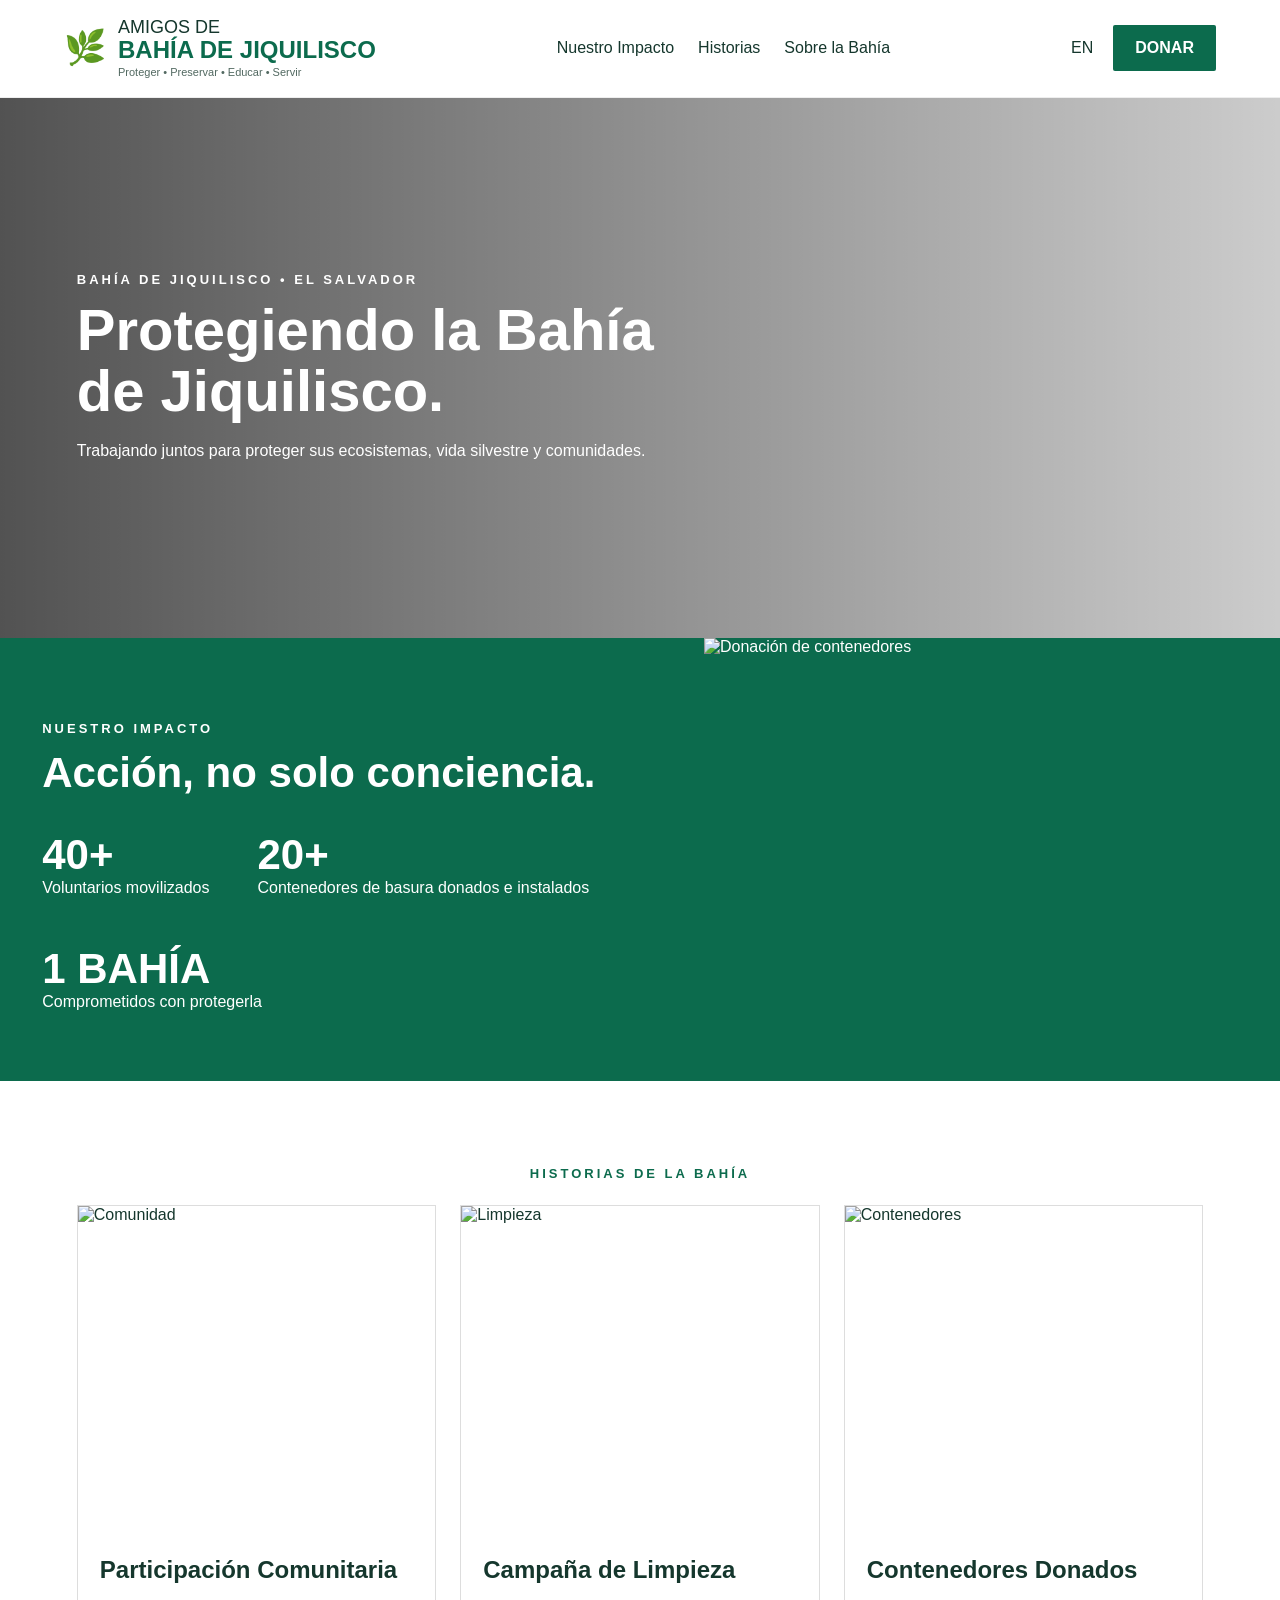
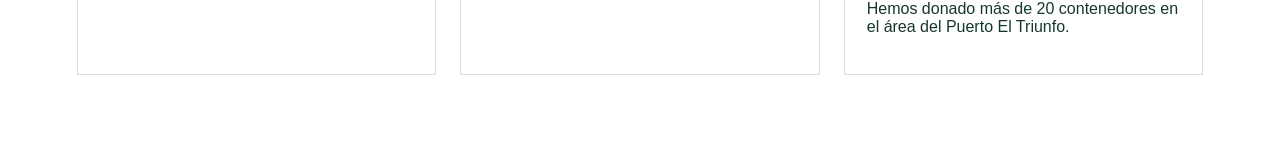
==== es.html @ f38d52e9 "Add Spanish site page" ====
<!doctype html><html lang="es"><head><meta charset="utf-8"><meta name="viewport" content="width=device-width,initial-scale=1"><title>Amigos de la Bahía de Jiquilisco</title><link rel="stylesheet" href="style.css"></head><body><header><a class="brand" href="index.html"><span class="mark">🌿</span><span>AMIGOS DE<br><b>BAHÍA DE JIQUILISCO</b><small>Proteger • Preservar • Educar • Servir</small></span></a><nav><a href="#impacto">Nuestro Impacto</a><a href="#historias">Historias</a><a href="bahia-de-jiquilisco.html">Sobre la Bahía</a></nav><div class="actions"><a href="index.html">EN</a><a class="btn" href="https://www.zeffy.com/en-US/donation-form/donate-for-a-positive-impact-in-jiquilisco-bay" target="_blank" rel="noopener">DONAR</a></div></header><main><section class="hero"><div class="shade"></div><div class="hero-content"><p class="eyebrow">BAHÍA DE JIQUILISCO • EL SALVADOR</p><h1>Protegiendo la Bahía de Jiquilisco.</h1><p>Trabajando juntos para proteger sus ecosistemas, vida silvestre y comunidades.</p></div></section><section id="impacto" class="impact"><div class="impact-copy"><p class="eyebrow">NUESTRO IMPACTO</p><h2>Acción, no solo conciencia.</h2><div class="stats"><div><strong>40+</strong><span>Voluntarios movilizados</span></div><div><strong>20+</strong><span>Contenedores de basura donados e instalados</span></div><div><strong>1 BAHÍA</strong><span>Comprometidos con protegerla</span></div></div></div><img src="https://raw.githubusercontent.com/oscarcruzmel/friends-of-jiquilisco-bay/main/bin-handoff.jpg" alt="Donación de contenedores"></section><section id="historias" class="section"><p class="eyebrow green center">HISTORIAS DE LA BAHÍA</p><div class="cards"><article><img src="https://raw.githubusercontent.com/oscarcruzmel/friends-of-jiquilisco-bay/main/community.jpg" alt="Comunidad"><div><h3>Participación Comunitaria</h3></div></article><article><img src="https://raw.githubusercontent.com/oscarcruzmel/friends-of-jiquilisco-bay/main/cleanup.jpg" alt="Limpieza"><div><h3>Campaña de Limpieza</h3></div></article><article><img src="https://raw.githubusercontent.com/oscarcruzmel/friends-of-jiquilisco-bay/main/bins.jpg" alt="Contenedores"><div><h3>Contenedores Donados</h3><p>Hemos donado más de 20 contenedores en el área del Puerto El Triunfo.</p></div></article></div></section></main></body></html>
---- style.css ----
*{box-sizing:border-box}body{margin:0;font-family:Arial,Helvetica,sans-serif;color:#15372d;background:#fff}a{color:inherit}header{display:flex;align-items:center;justify-content:space-between;padding:18px 5%;gap:24px;border-bottom:1px solid #eee;background:#fff;position:sticky;top:0;z-index:10}.brand{display:flex;align-items:center;gap:12px;text-decoration:none;font-size:18px;line-height:1.05}.mark{font-size:34px}.brand b{font-size:24px;color:#0c6b4d}.brand small{display:block;font-size:11px;margin-top:5px;color:#526961}nav{display:flex;gap:24px;flex-wrap:wrap}nav a,.actions a{text-decoration:none}.actions{display:flex;align-items:center;gap:20px}.btn{display:inline-block;padding:14px 22px;background:#0c6b4d;color:white;text-decoration:none;font-weight:700;border-radius:2px}.ghost{background:transparent;border:1px solid white}.hero{min-height:540px;background:url('https://raw.githubusercontent.com/oscarcruzmel/friends-of-jiquilisco-bay/main/cleanup.jpg') center/cover no-repeat;position:relative;color:#fff;display:flex;align-items:center}.shade{position:absolute;inset:0;background:linear-gradient(90deg,rgba(0,0,0,.68),rgba(0,0,0,.2))}.hero-content{position:relative;z-index:1;max-width:760px;padding:70px 6%}.hero h1{font-size:58px;line-height:1.05;margin:10px 0 20px}.hero h1 span{font-weight:400}.eyebrow{font-weight:800;letter-spacing:3px;font-size:13px}.green{color:#0c6b4d}.section{padding:72px 6%;max-width:1500px;margin:auto}.intro{text-align:center;max-width:1000px}.section h2,.impact h2,.donate h2{font-size:42px;margin:12px 0 20px}.impact{background:#0c6b4d;color:white;display:grid;grid-template-columns:1.1fr .9fr;align-items:stretch}.impact-copy{padding:70px 6%}.impact>img{width:100%;height:100%;object-fit:cover;min-height:420px}.stats{display:flex;gap:48px;margin-top:34px;flex-wrap:wrap}.stats div{display:flex;flex-direction:column}.stats strong{font-size:42px}.split,.story{display:grid;grid-template-columns:1fr 1fr;gap:56px;align-items:center}.split img,.story img{width:100%;height:430px;object-fit:cover}.center{text-align:center}.cards{display:grid;grid-template-columns:repeat(3,1fr);gap:24px;margin-top:24px}.cards article{border:1px solid #ddd;background:#fff}.cards img{width:100%;height:320px;object-fit:cover;display:block}.cards article div{padding:22px}.cards h3{font-size:24px;margin:8px 0}.donate{text-align:center;padding:80px 6%;background:#f2f7f4}.donate small{display:block;margin-top:14px;color:#60736d}footer{padding:36px 6%;background:#113c31;color:#fff}footer small{display:block;margin-top:8px}@media(max-width:900px){header{flex-wrap:wrap}nav{order:3;width:100%;gap:14px}.hero h1{font-size:40px}.impact,.split,.story{grid-template-columns:1fr}.cards{grid-template-columns:1fr}.cards img{height:auto}.impact>img{min-height:300px}.stats{gap:24px}}
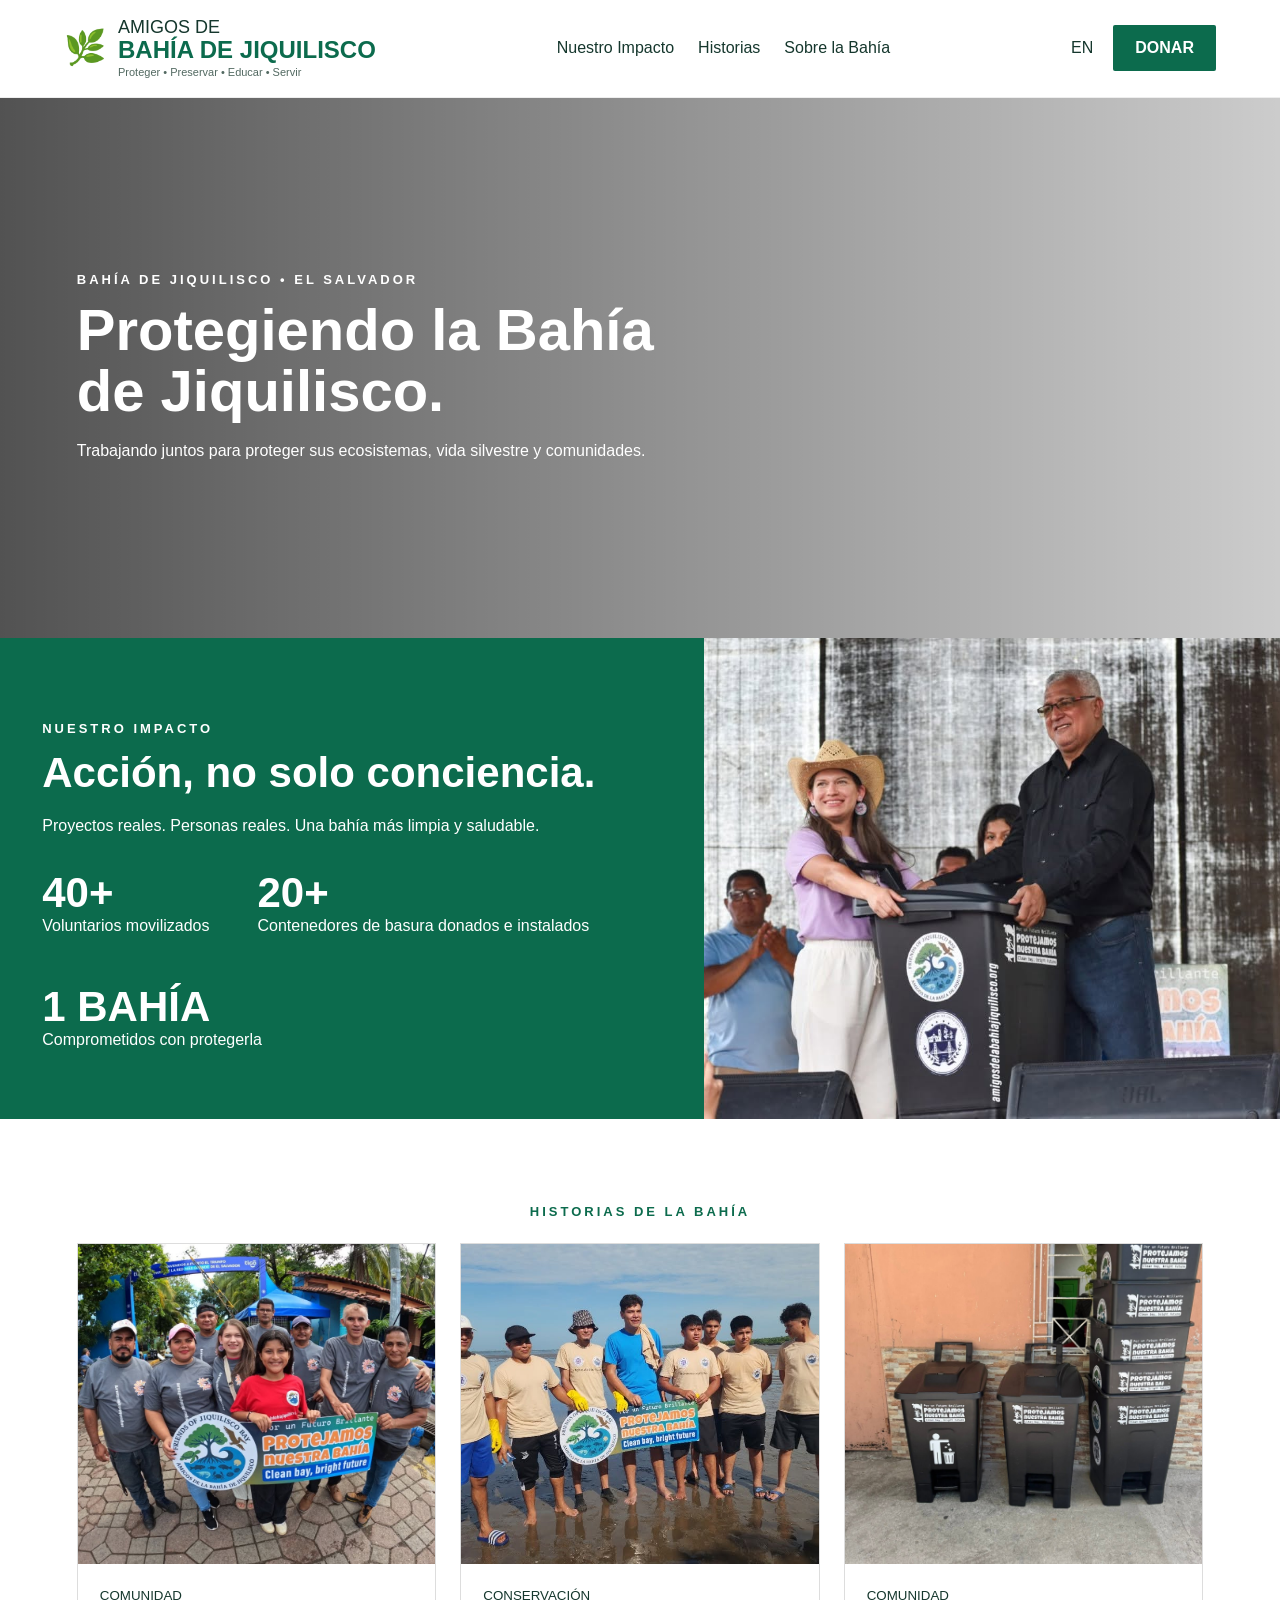
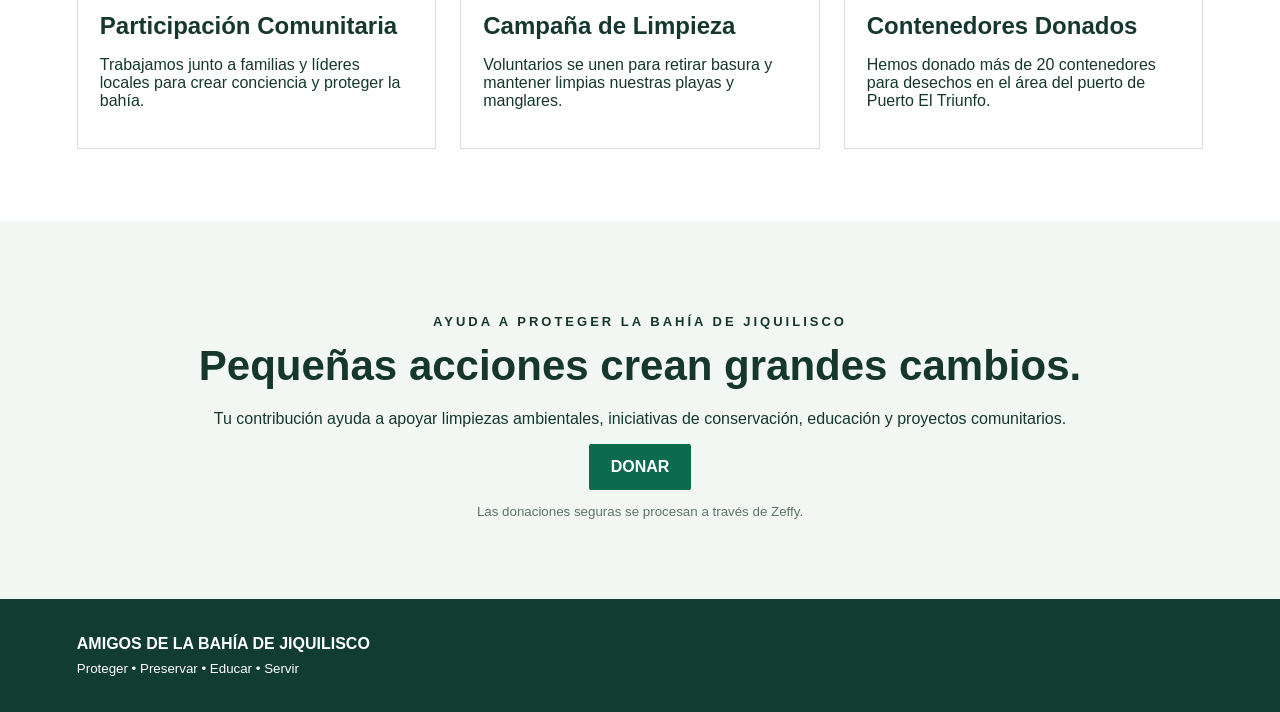
==== commit 30c3b0fa: "Polish Spanish nonprofit site and use local high-resolution photos" ====
--- a/es.html
+++ b/es.html
@@ -1 +1 @@
-<!doctype html><html lang="es"><head><meta charset="utf-8"><meta name="viewport" content="width=device-width,initial-scale=1"><title>Amigos de la Bahía de Jiquilisco</title><link rel="stylesheet" href="style.css"></head><body><header><a class="brand" href="index.html"><span class="mark">🌿</span><span>AMIGOS DE<br><b>BAHÍA DE JIQUILISCO</b><small>Proteger • Preservar • Educar • Servir</small></span></a><nav><a href="#impacto">Nuestro Impacto</a><a href="#historias">Historias</a><a href="bahia-de-jiquilisco.html">Sobre la Bahía</a></nav><div class="actions"><a href="index.html">EN</a><a class="btn" href="https://www.zeffy.com/en-US/donation-form/donate-for-a-positive-impact-in-jiquilisco-bay" target="_blank" rel="noopener">DONAR</a></div></header><main><section class="hero"><div class="shade"></div><div class="hero-content"><p class="eyebrow">BAHÍA DE JIQUILISCO • EL SALVADOR</p><h1>Protegiendo la Bahía de Jiquilisco.</h1><p>Trabajando juntos para proteger sus ecosistemas, vida silvestre y comunidades.</p></div></section><section id="impacto" class="impact"><div class="impact-copy"><p class="eyebrow">NUESTRO IMPACTO</p><h2>Acción, no solo conciencia.</h2><div class="stats"><div><strong>40+</strong><span>Voluntarios movilizados</span></div><div><strong>20+</strong><span>Contenedores de basura donados e instalados</span></div><div><strong>1 BAHÍA</strong><span>Comprometidos con protegerla</span></div></div></div><img src="https://raw.githubusercontent.com/oscarcruzmel/friends-of-jiquilisco-bay/main/bin-handoff.jpg" alt="Donación de contenedores"></section><section id="historias" class="section"><p class="eyebrow green center">HISTORIAS DE LA BAHÍA</p><div class="cards"><article><img src="https://raw.githubusercontent.com/oscarcruzmel/friends-of-jiquilisco-bay/main/community.jpg" alt="Comunidad"><div><h3>Participación Comunitaria</h3></div></article><article><img src="https://raw.githubusercontent.com/oscarcruzmel/friends-of-jiquilisco-bay/main/cleanup.jpg" alt="Limpieza"><div><h3>Campaña de Limpieza</h3></div></article><article><img src="https://raw.githubusercontent.com/oscarcruzmel/friends-of-jiquilisco-bay/main/bins.jpg" alt="Contenedores"><div><h3>Contenedores Donados</h3><p>Hemos donado más de 20 contenedores en el área del Puerto El Triunfo.</p></div></article></div></section></main></body></html>+<!doctype html><html lang="es"><head><meta charset="utf-8"><meta name="viewport" content="width=device-width,initial-scale=1"><title>Amigos de la Bahía de Jiquilisco</title><meta name="description" content="Organización sin fines de lucro dedicada a la conservación, limpieza, educación ambiental y participación comunitaria en la Bahía de Jiquilisco, Usulután, El Salvador."><link rel="stylesheet" href="style.css"></head><body><header><a class="brand" href="es.html"><span class="mark">🌿</span><span>AMIGOS DE<br><b>BAHÍA DE JIQUILISCO</b><small>Proteger • Preservar • Educar • Servir</small></span></a><nav><a href="#impacto">Nuestro Impacto</a><a href="#historias">Historias</a><a href="bahia-de-jiquilisco.html">Sobre la Bahía</a></nav><div class="actions"><a href="index.html">EN</a><a class="btn" href="https://www.zeffy.com/en-US/donation-form/donate-for-a-positive-impact-in-jiquilisco-bay" target="_blank" rel="noopener">DONAR</a></div></header><main><section class="hero"><div class="shade"></div><div class="hero-content"><p class="eyebrow">BAHÍA DE JIQUILISCO • EL SALVADOR</p><h1>Protegiendo la Bahía de Jiquilisco.</h1><p>Trabajando juntos para proteger sus ecosistemas, vida silvestre y comunidades.</p></div></section><section id="impacto" class="impact"><div class="impact-copy"><p class="eyebrow">NUESTRO IMPACTO</p><h2>Acción, no solo conciencia.</h2><p>Proyectos reales. Personas reales. Una bahía más limpia y saludable.</p><div class="stats"><div><strong>40+</strong><span>Voluntarios movilizados</span></div><div><strong>20+</strong><span>Contenedores de basura donados e instalados</span></div><div><strong>1 BAHÍA</strong><span>Comprometidos con protegerla</span></div></div></div><img src="bin-handoff.jpg" alt="Donación de contenedores de basura por Amigos de la Bahía de Jiquilisco"></section><section id="historias" class="section"><p class="eyebrow green center">HISTORIAS DE LA BAHÍA</p><div class="cards"><article><img src="community.jpg" alt="Participación comunitaria en la Bahía de Jiquilisco"><div><small>COMUNIDAD</small><h3>Participación Comunitaria</h3><p>Trabajamos junto a familias y líderes locales para crear conciencia y proteger la bahía.</p></div></article><article><img src="cleanup.jpg" alt="Campaña de limpieza en la Bahía de Jiquilisco"><div><small>CONSERVACIÓN</small><h3>Campaña de Limpieza</h3><p>Voluntarios se unen para retirar basura y mantener limpias nuestras playas y manglares.</p></div></article><article><img src="bins.jpg" alt="Contenedores donados en Puerto El Triunfo"><div><small>COMUNIDAD</small><h3>Contenedores Donados</h3><p>Hemos donado más de 20 contenedores para desechos en el área del puerto de Puerto El Triunfo.</p></div></article></div></section><section class="donate"><p class="eyebrow">AYUDA A PROTEGER LA BAHÍA DE JIQUILISCO</p><h2>Pequeñas acciones crean grandes cambios.</h2><p>Tu contribución ayuda a apoyar limpiezas ambientales, iniciativas de conservación, educación y proyectos comunitarios.</p><a class="btn" href="https://www.zeffy.com/en-US/donation-form/donate-for-a-positive-impact-in-jiquilisco-bay" target="_blank" rel="noopener">DONAR</a><small>Las donaciones seguras se procesan a través de Zeffy.</small></section></main><footer><div><b>AMIGOS DE LA BAHÍA DE JIQUILISCO</b><small>Proteger • Preservar • Educar • Servir</small></div></footer></body></html>
